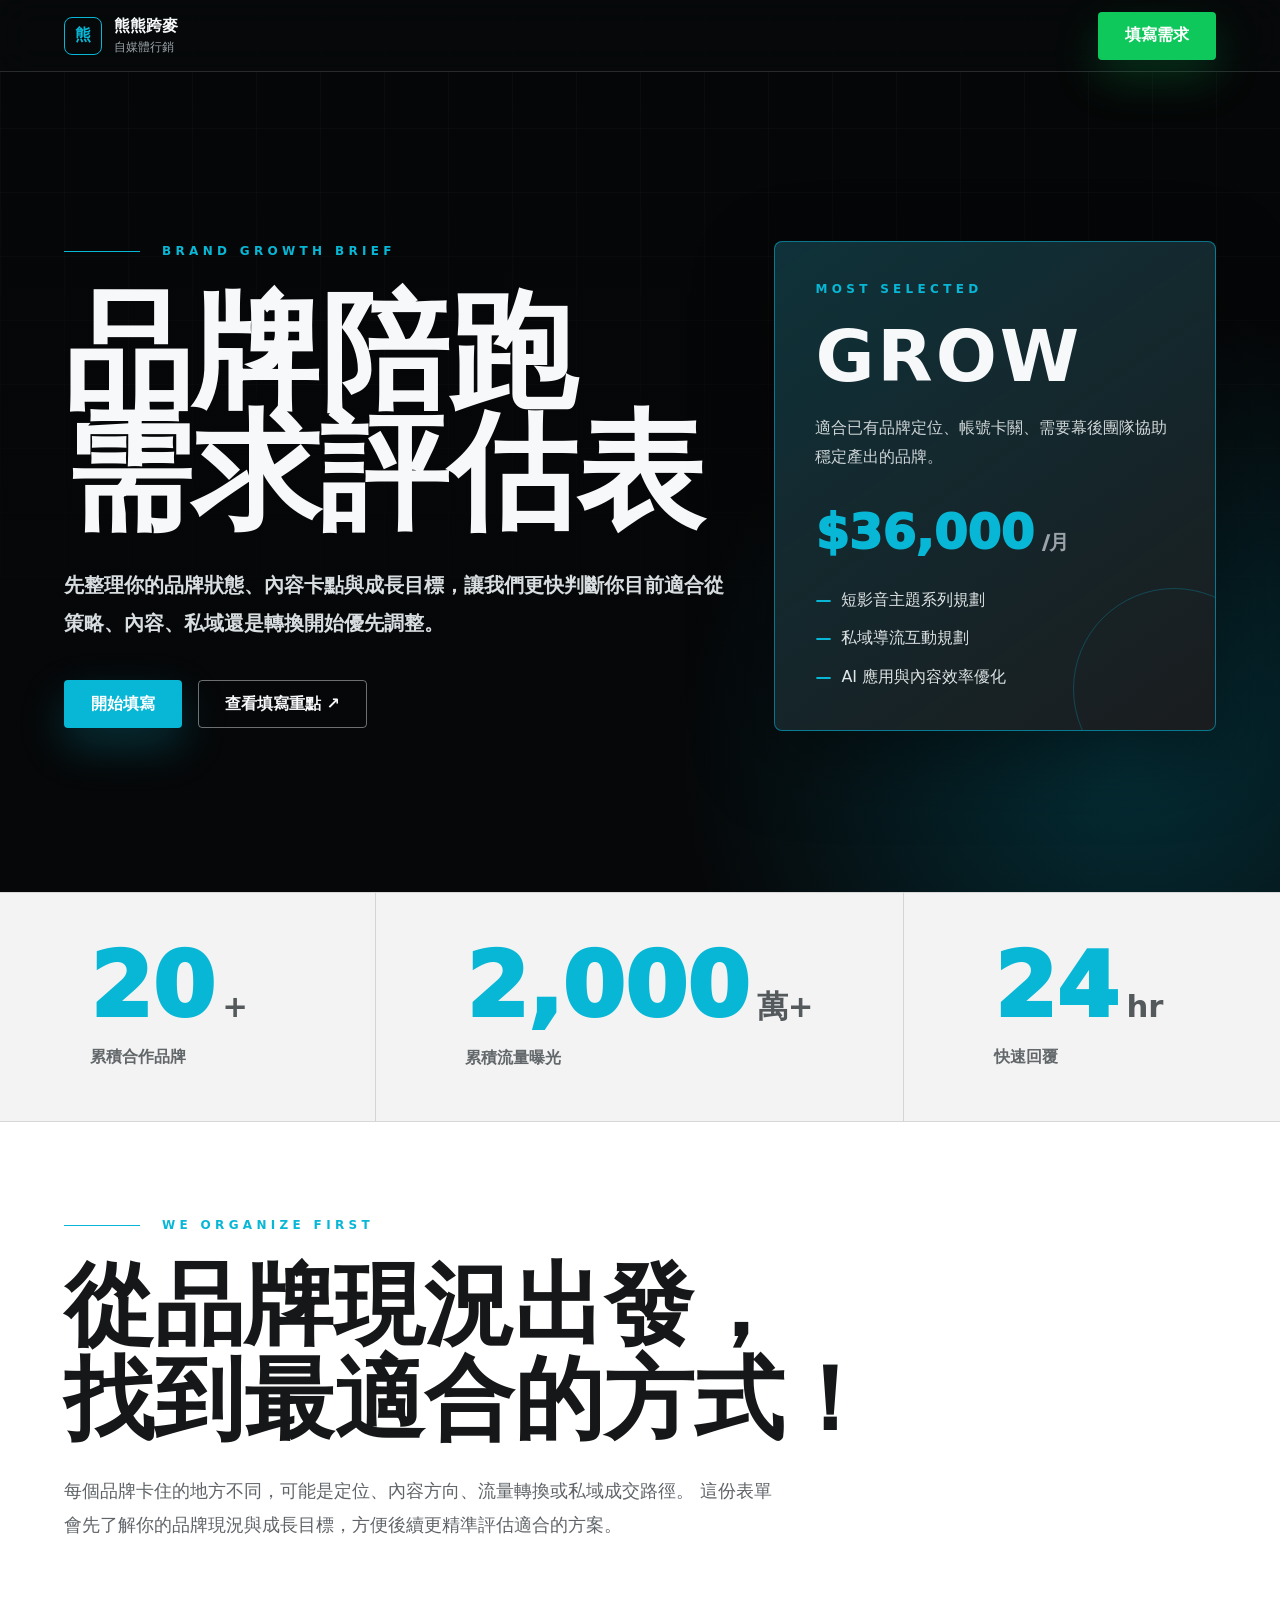
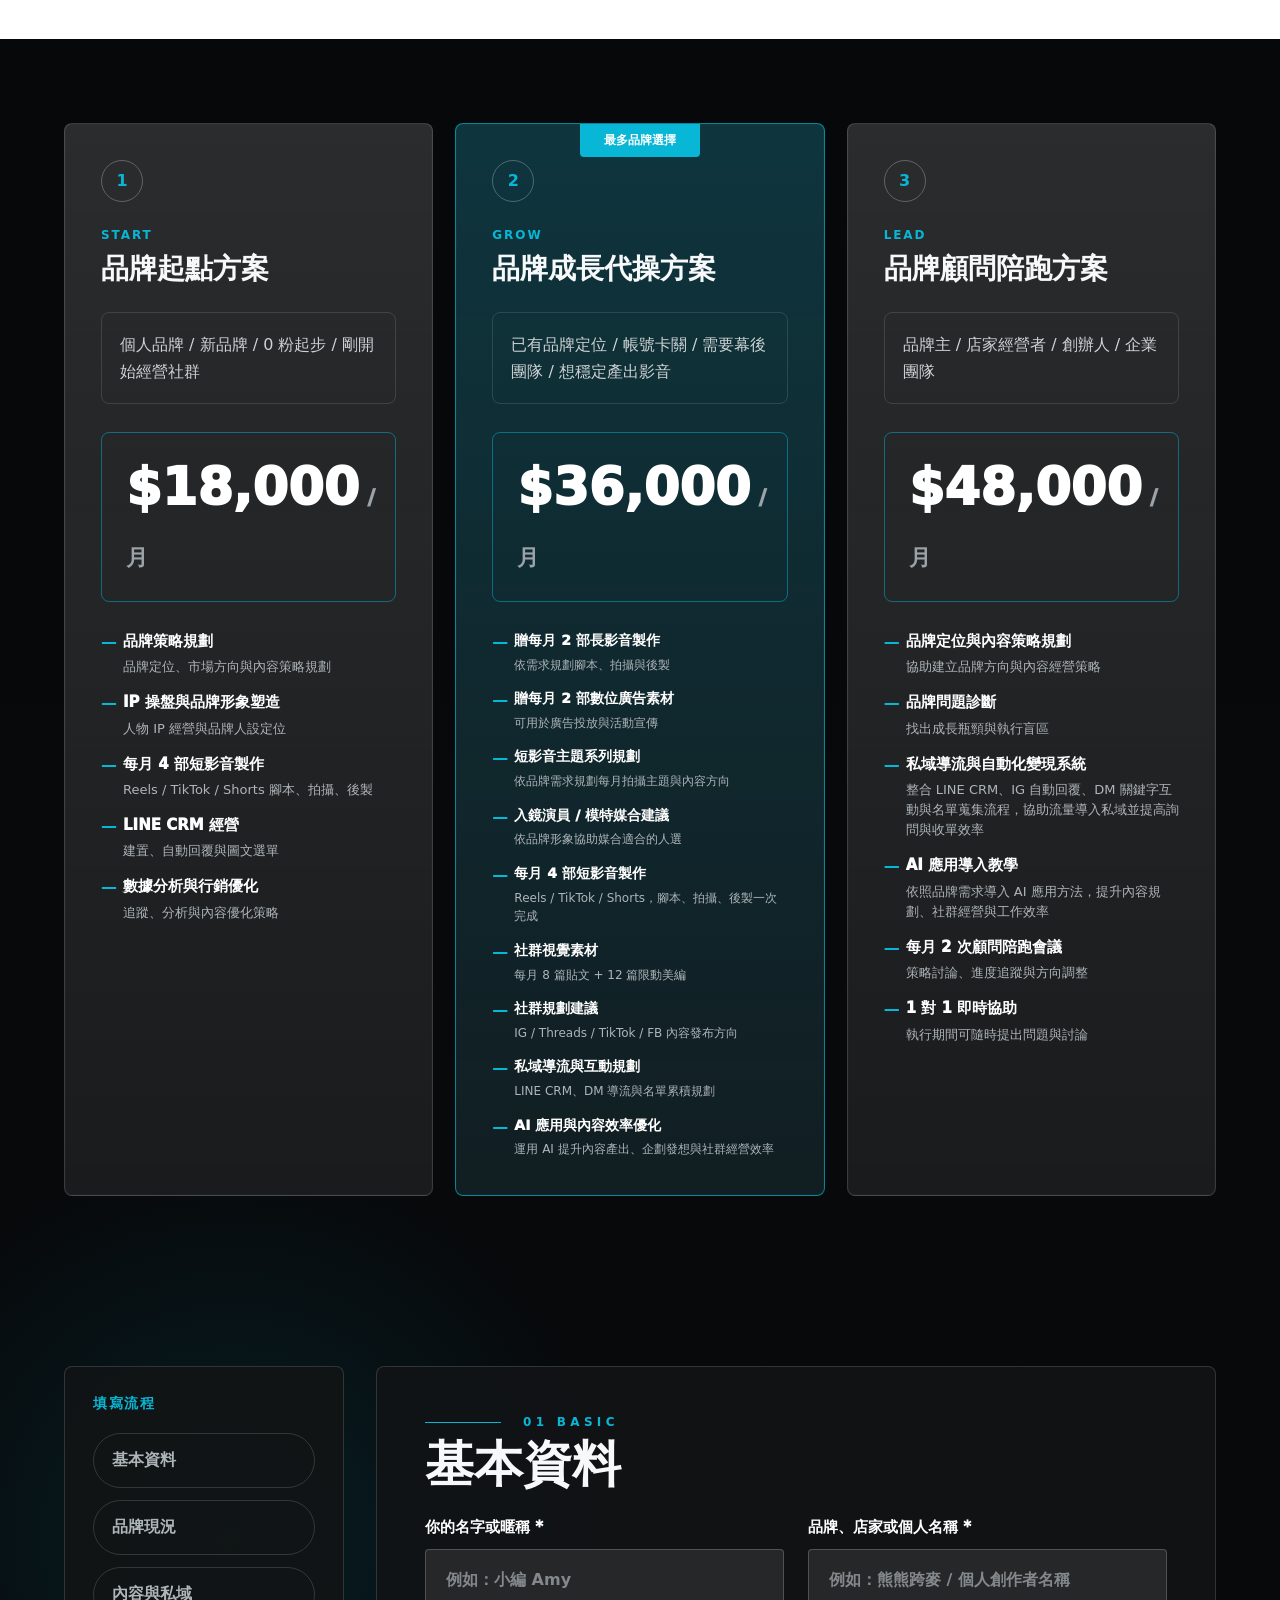
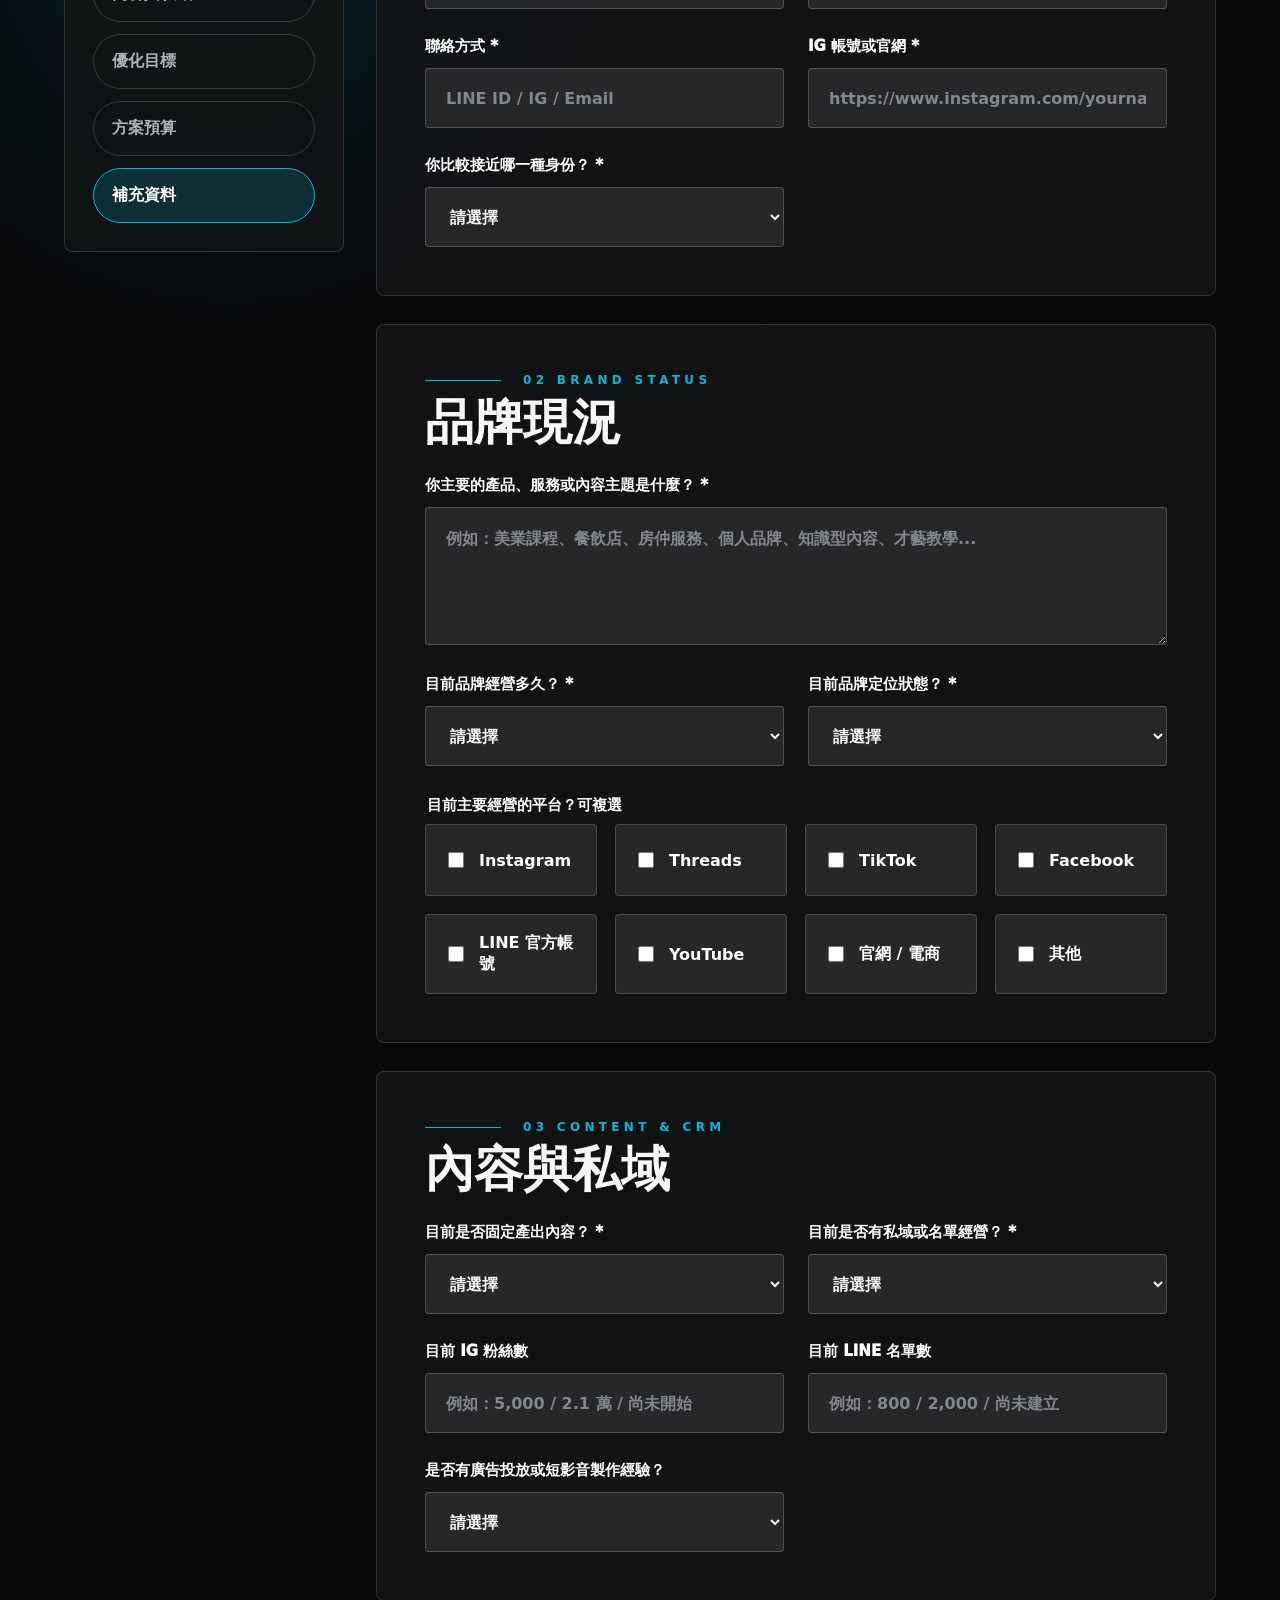
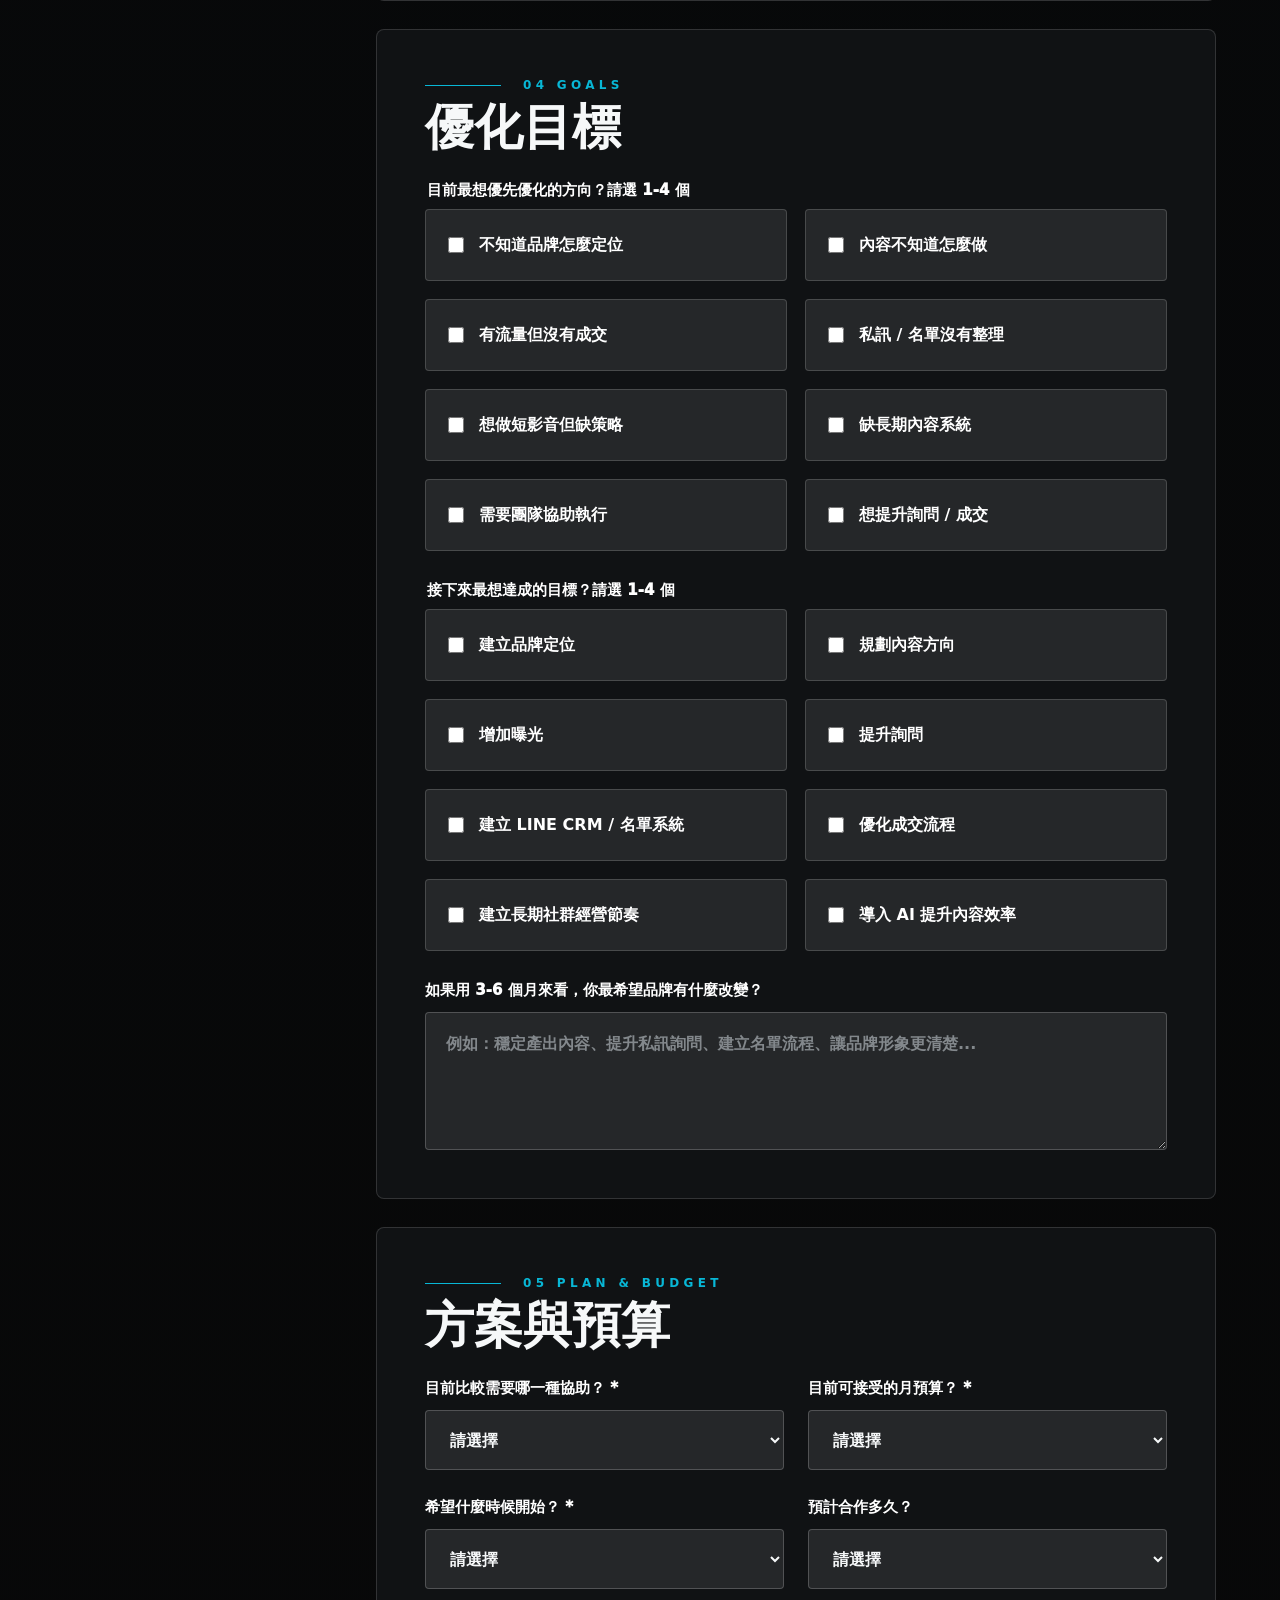
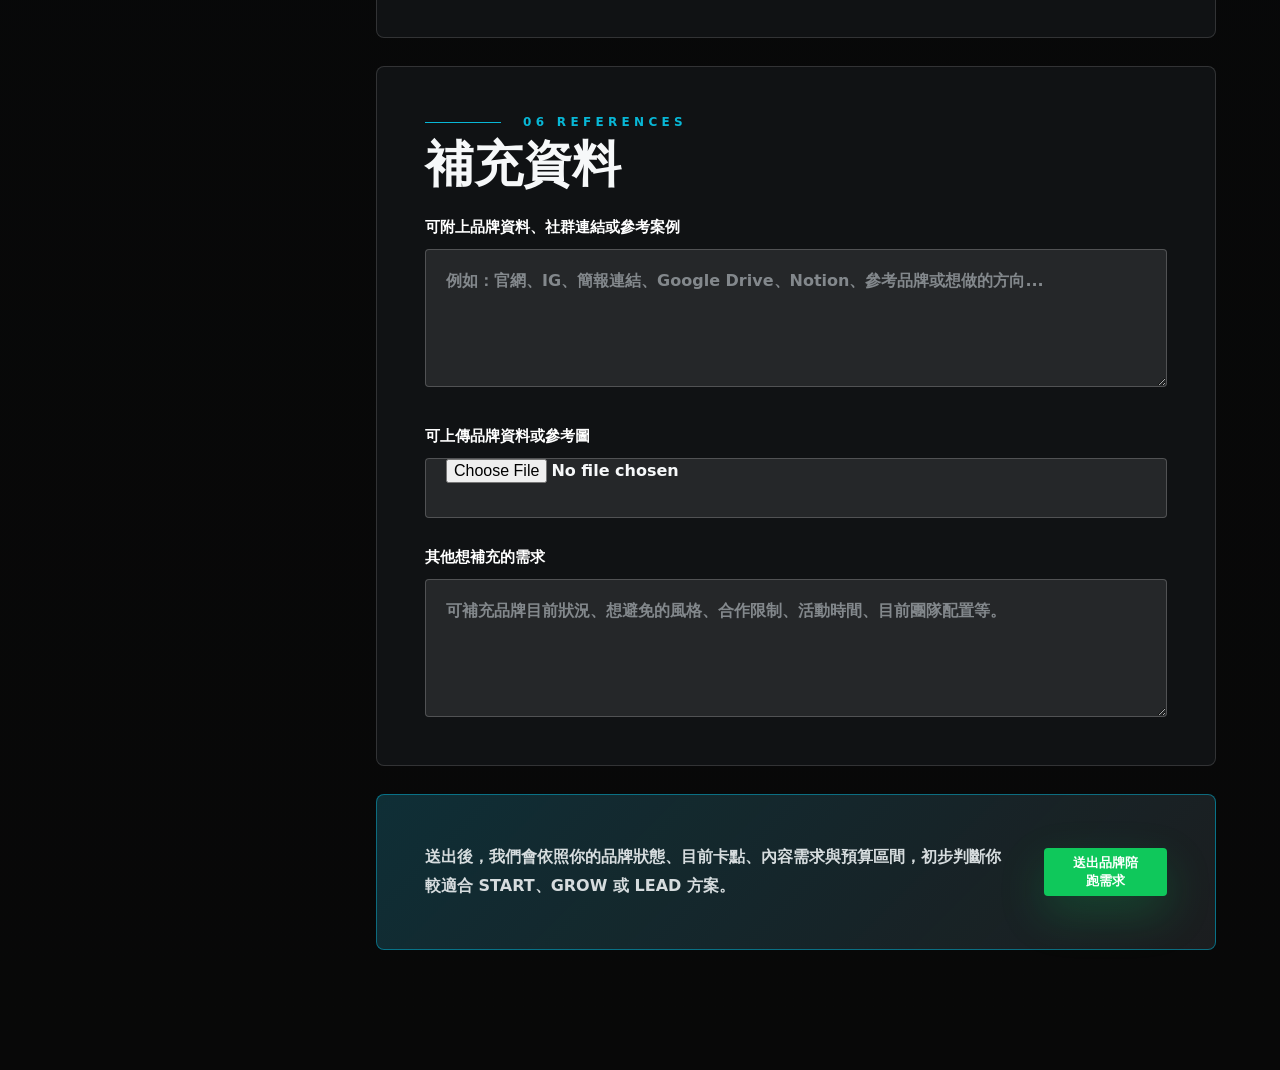
==== brand/index.html @ f503303e "Organize sites for Netlify Git deploy" ====
<!doctype html>
<html lang="zh-Hant">
  <head>
    <meta charset="utf-8" />
    <meta name="viewport" content="width=device-width, initial-scale=1" />
    <title>品牌陪跑需求評估表｜熊熊跨麥</title>
    <meta
      name="description"
      content="填寫品牌目前狀態、內容需求、私域經營與預算節奏，協助初步判斷適合 START、GROW 或 LEAD 品牌陪跑方案。"
    />
    <link rel="stylesheet" href="styles.css" />
  </head>
  <body>
    <header class="site-header">
      <a class="brand" href="https://kumabuy-official.com/" target="_blank" rel="noreferrer">
        <span class="brand-mark">熊</span>
        <span>
          <strong>熊熊跨麥</strong>
          <small>自媒體行銷</small>
        </span>
      </a>
      <a class="line-link" href="#brief-form">填寫需求</a>
    </header>

    <main>
      <section class="hero">
        <div class="hero-copy">
          <p class="eyebrow">BRAND GROWTH BRIEF</p>
          <h1>
            <span>品牌陪跑</span>
            <span>需求評估表</span>
          </h1>
          <p class="hero-text">
            先整理你的品牌狀態、內容卡點與成長目標，讓我們更快判斷你目前適合從策略、內容、私域還是轉換開始優先調整。
          </p>
          <div class="hero-actions">
            <a class="primary-button" href="#brief-form">開始填寫</a>
            <a class="ghost-button" href="#plans">查看填寫重點 ↗</a>
          </div>
        </div>
        <div class="hero-panel" aria-label="品牌陪跑方案摘要">
          <p class="panel-kicker">MOST SELECTED</p>
          <h2>GROW</h2>
          <p>適合已有品牌定位、帳號卡關、需要幕後團隊協助穩定產出的品牌。</p>
          <div class="panel-price">$36,000<span>/月</span></div>
          <ul>
            <li>短影音主題系列規劃</li>
            <li>私域導流互動規劃</li>
            <li>AI 應用與內容效率優化</li>
          </ul>
        </div>
      </section>

      <section class="stats-band" aria-label="實戰數據">
        <article>
          <div class="stat-value"><span class="stat-number" data-count="20">20</span><span class="stat-unit">+</span></div>
          <p>累積合作品牌</p>
        </article>
        <article>
          <div class="stat-value"><span class="stat-number" data-count="2000">2000</span><span class="stat-unit">萬+</span></div>
          <p>累積流量曝光</p>
        </article>
        <article>
          <div class="stat-value"><span class="stat-number" data-count="24">24</span><span class="stat-unit">hr</span></div>
          <p>快速回覆</p>
        </article>
      </section>

      <section class="section intro-section" id="intro">
        <p class="section-kicker">WE ORGANIZE FIRST</p>
        <h2>
          <span>從品牌現況出發，</span>
          <span>找到最適合的方式！</span>
        </h2>
        <p>
          每個品牌卡住的地方不同，可能是定位、內容方向、流量轉換或私域成交路徑。
          這份表單會先了解你的品牌現況與成長目標，方便後續更精準評估適合的方案。
        </p>
      </section>

      <section class="plans" id="plans" aria-label="方案方向">
        <article class="plan-card">
          <span class="plan-index">1</span>
          <p class="plan-label">START</p>
          <h3>品牌起點方案</h3>
          <p class="fit">個人品牌 / 新品牌 / 0 粉起步 / 剛開始經營社群</p>
          <div class="price">$18,000<span>/月</span></div>
          <ul>
            <li><strong>品牌策略規劃</strong><span>品牌定位、市場方向與內容策略規劃</span></li>
            <li><strong>IP 操盤與品牌形象塑造</strong><span>人物 IP 經營與品牌人設定位</span></li>
            <li><strong>每月 4 部短影音製作</strong><span>Reels / TikTok / Shorts 腳本、拍攝、後製</span></li>
            <li><strong>LINE CRM 經營</strong><span>建置、自動回覆與圖文選單</span></li>
            <li><strong>數據分析與行銷優化</strong><span>追蹤、分析與內容優化策略</span></li>
          </ul>
        </article>
        <article class="plan-card featured">
          <span class="badge">最多品牌選擇</span>
          <span class="plan-index">2</span>
          <p class="plan-label">GROW</p>
          <h3>品牌成長代操方案</h3>
          <p class="fit">已有品牌定位 / 帳號卡關 / 需要幕後團隊 / 想穩定產出影音</p>
          <div class="price">$36,000<span>/月</span></div>
          <ul>
            <li><strong>贈每月 2 部長影音製作</strong><span>依需求規劃腳本、拍攝與後製</span></li>
            <li><strong>贈每月 2 部數位廣告素材</strong><span>可用於廣告投放與活動宣傳</span></li>
            <li><strong>短影音主題系列規劃</strong><span>依品牌需求規劃每月拍攝主題與內容方向</span></li>
            <li><strong>入鏡演員 / 模特媒合建議</strong><span>依品牌形象協助媒合適合的人選</span></li>
            <li><strong>每月 4 部短影音製作</strong><span>Reels / TikTok / Shorts，腳本、拍攝、後製一次完成</span></li>
            <li><strong>社群視覺素材</strong><span>每月 8 篇貼文 + 12 篇限動美編</span></li>
            <li><strong>社群規劃建議</strong><span>IG / Threads / TikTok / FB 內容發布方向</span></li>
            <li><strong>私域導流與互動規劃</strong><span>LINE CRM、DM 導流與名單累積規劃</span></li>
            <li><strong>AI 應用與內容效率優化</strong><span>運用 AI 提升內容產出、企劃發想與社群經營效率</span></li>
          </ul>
        </article>
        <article class="plan-card">
          <span class="plan-index">3</span>
          <p class="plan-label">LEAD</p>
          <h3>品牌顧問陪跑方案</h3>
          <p class="fit">品牌主 / 店家經營者 / 創辦人 / 企業團隊</p>
          <div class="price">$48,000<span>/月</span></div>
          <ul>
            <li><strong>品牌定位與內容策略規劃</strong><span>協助建立品牌方向與內容經營策略</span></li>
            <li><strong>品牌問題診斷</strong><span>找出成長瓶頸與執行盲區</span></li>
            <li><strong>私域導流與自動化變現系統</strong><span>整合 LINE CRM、IG 自動回覆、DM 關鍵字互動與名單蒐集流程，協助流量導入私域並提高詢問與收單效率</span></li>
            <li><strong>AI 應用導入教學</strong><span>依照品牌需求導入 AI 應用方法，提升內容規劃、社群經營與工作效率</span></li>
            <li><strong>每月 2 次顧問陪跑會議</strong><span>策略討論、進度追蹤與方向調整</span></li>
            <li><strong>1 對 1 即時協助</strong><span>執行期間可隨時提出問題與討論</span></li>
          </ul>
        </article>
      </section>

      <section class="form-shell" id="brief-form">
        <aside class="progress-card" aria-label="填寫流程">
          <p>填寫流程</p>
          <a class="active" href="#basic">基本資料</a>
          <a href="#brand-status">品牌現況</a>
          <a href="#content-private">內容與私域</a>
          <a href="#goals">優化目標</a>
          <a href="#budget">方案預算</a>
          <a href="#references">補充資料</a>
        </aside>

        <form
          class="brief-form"
          name="brand-growth-brief"
          method="POST"
          enctype="multipart/form-data"
          action="/success.html"
          data-netlify="true"
          netlify-honeypot="bot-field"
        >
          <input type="hidden" name="form-name" value="brand-growth-brief" />
          <p class="hidden">
            <label>不要填寫這欄 <input name="bot-field" /></label>
          </p>

          <section class="form-card" id="basic">
            <p class="section-kicker">01 BASIC</p>
            <h2>基本資料</h2>
            <div class="field-grid two">
              <label>
                <span>你的名字或暱稱 *</span>
                <input name="name" type="text" required placeholder="例如：小編 Amy" />
              </label>
              <label>
                <span>品牌、店家或個人名稱 *</span>
                <input name="brand_name" type="text" required placeholder="例如：熊熊跨麥 / 個人創作者名稱" />
              </label>
              <label>
                <span>聯絡方式 *</span>
                <input name="contact" type="text" required placeholder="LINE ID / IG / Email" />
              </label>
              <label>
                <span>IG 帳號或官網 *</span>
                <input name="main_link" type="text" required placeholder="https://www.instagram.com/yourname" />
              </label>
              <label>
                <span>你比較接近哪一種身份？ *</span>
                <select name="identity" required>
                  <option value="">請選擇</option>
                  <option>個人品牌</option>
                  <option>新品牌 / 剛開始經營</option>
                  <option>已有品牌但想成長</option>
                  <option>店家經營者</option>
                  <option>創辦人 / 企業團隊</option>
                  <option>其他</option>
                </select>
              </label>
            </div>
          </section>

          <section class="form-card" id="brand-status">
            <p class="section-kicker">02 BRAND STATUS</p>
            <h2>品牌現況</h2>
            <label>
              <span>你主要的產品、服務或內容主題是什麼？ *</span>
              <textarea
                name="offer"
                required
                placeholder="例如：美業課程、餐飲店、房仲服務、個人品牌、知識型內容、才藝教學..."
              ></textarea>
            </label>
            <div class="field-grid two">
              <label>
                <span>目前品牌經營多久？ *</span>
                <select name="brand_age" required>
                  <option value="">請選擇</option>
                  <option>尚未開始</option>
                  <option>3 個月內</option>
                  <option>3-12 個月</option>
                  <option>1-3 年</option>
                  <option>3 年以上</option>
                </select>
              </label>
              <label>
                <span>目前品牌定位狀態？ *</span>
                <select name="positioning_status" required>
                  <option value="">請選擇</option>
                  <option>還不清楚，需要重新整理</option>
                  <option>有大概方向，但不夠明確</option>
                  <option>已經明確，但內容做不出差異</option>
                  <option>想重新調整品牌方向</option>
                </select>
              </label>
            </div>
            <fieldset data-max-check="5">
              <legend>目前主要經營的平台？可複選</legend>
              <div class="choice-grid">
                <label><input type="checkbox" name="platforms" value="Instagram" />Instagram</label>
                <label><input type="checkbox" name="platforms" value="Threads" />Threads</label>
                <label><input type="checkbox" name="platforms" value="TikTok" />TikTok</label>
                <label><input type="checkbox" name="platforms" value="Facebook" />Facebook</label>
                <label><input type="checkbox" name="platforms" value="LINE 官方帳號" />LINE 官方帳號</label>
                <label><input type="checkbox" name="platforms" value="YouTube" />YouTube</label>
                <label><input type="checkbox" name="platforms" value="官網/電商" />官網 / 電商</label>
                <label><input type="checkbox" name="platforms" value="其他" />其他</label>
              </div>
            </fieldset>
          </section>

          <section class="form-card" id="content-private">
            <p class="section-kicker">03 CONTENT & CRM</p>
            <h2>內容與私域</h2>
            <div class="field-grid two">
              <label>
                <span>目前是否固定產出內容？ *</span>
                <select name="content_rhythm" required>
                  <option value="">請選擇</option>
                  <option>尚未開始</option>
                  <option>偶爾發布</option>
                  <option>穩定發布，但成效不穩</option>
                  <option>有團隊執行，但缺策略整合</option>
                </select>
              </label>
              <label>
                <span>目前是否有私域或名單經營？ *</span>
                <select name="crm_status" required>
                  <option value="">請選擇</option>
                  <option>尚未建立</option>
                  <option>有 LINE 官方帳號但少互動</option>
                  <option>有名單，但缺整理與轉換流程</option>
                  <option>已有私域流程，想優化效率</option>
                </select>
              </label>
              <label>
                <span>目前 IG 粉絲數</span>
                <input name="ig_followers" type="text" placeholder="例如：5,000 / 2.1 萬 / 尚未開始" />
              </label>
              <label>
                <span>目前 LINE 名單數</span>
                <input name="line_list_size" type="text" placeholder="例如：800 / 2,000 / 尚未建立" />
              </label>
              <label>
                <span>是否有廣告投放或短影音製作經驗？</span>
                <select name="experience">
                  <option value="">請選擇</option>
                  <option>沒有經驗</option>
                  <option>有做過短影音</option>
                  <option>有投放廣告</option>
                  <option>兩者都有，但想優化成效</option>
                </select>
              </label>
            </div>
          </section>

          <section class="form-card" id="goals">
            <p class="section-kicker">04 GOALS</p>
            <h2>優化目標</h2>
            <fieldset data-max-check="4">
              <legend>目前最想優先優化的方向？請選 1-4 個</legend>
              <div class="choice-grid two">
                <label><input type="checkbox" name="pain_points" value="不知道品牌怎麼定位" />不知道品牌怎麼定位</label>
                <label><input type="checkbox" name="pain_points" value="內容不知道怎麼做" />內容不知道怎麼做</label>
                <label><input type="checkbox" name="pain_points" value="有流量但沒有成交" />有流量但沒有成交</label>
                <label><input type="checkbox" name="pain_points" value="私訊/名單沒有整理" />私訊 / 名單沒有整理</label>
                <label><input type="checkbox" name="pain_points" value="短影音缺策略" />想做短影音但缺策略</label>
                <label><input type="checkbox" name="pain_points" value="缺長期內容系統" />缺長期內容系統</label>
                <label><input type="checkbox" name="pain_points" value="需要團隊協助執行" />需要團隊協助執行</label>
                <label><input type="checkbox" name="pain_points" value="想提升詢問/成交" />想提升詢問 / 成交</label>
              </div>
            </fieldset>
            <fieldset data-max-check="4">
              <legend>接下來最想達成的目標？請選 1-4 個</legend>
              <div class="choice-grid two">
                <label><input type="checkbox" name="goals" value="建立品牌定位" />建立品牌定位</label>
                <label><input type="checkbox" name="goals" value="規劃內容方向" />規劃內容方向</label>
                <label><input type="checkbox" name="goals" value="增加曝光" />增加曝光</label>
                <label><input type="checkbox" name="goals" value="提升詢問" />提升詢問</label>
                <label><input type="checkbox" name="goals" value="建立LINE CRM/名單系統" />建立 LINE CRM / 名單系統</label>
                <label><input type="checkbox" name="goals" value="優化成交流程" />優化成交流程</label>
                <label><input type="checkbox" name="goals" value="建立社群經營節奏" />建立長期社群經營節奏</label>
                <label><input type="checkbox" name="goals" value="導入AI提升內容效率" />導入 AI 提升內容效率</label>
              </div>
            </fieldset>
            <label>
              <span>如果用 3-6 個月來看，你最希望品牌有什麼改變？</span>
              <textarea name="six_month_goal" placeholder="例如：穩定產出內容、提升私訊詢問、建立名單流程、讓品牌形象更清楚..."></textarea>
            </label>
          </section>

          <section class="form-card" id="budget">
            <p class="section-kicker">05 PLAN & BUDGET</p>
            <h2>方案與預算</h2>
            <div class="field-grid two">
              <label>
                <span>目前比較需要哪一種協助？ *</span>
                <select name="needed_support" required>
                  <option value="">請選擇</option>
                  <option>從 0 整理品牌方向</option>
                  <option>已有品牌，需要成長與內容規劃</option>
                  <option>已有團隊或流量，需要提升轉換效率</option>
                  <option>還不確定，想先討論</option>
                </select>
              </label>
              <label>
                <span>目前可接受的月預算？ *</span>
                <select name="budget_range" required>
                  <option value="">請選擇</option>
                  <option>NT$18,000～25,000</option>
                  <option>NT$36,000～65,000</option>
                  <option>NT$48,000 以上</option>
                  <option>想先了解方案</option>
                </select>
              </label>
              <label>
                <span>希望什麼時候開始？ *</span>
                <select name="start_time" required>
                  <option value="">請選擇</option>
                  <option>越快越好</option>
                  <option>1 個月內</option>
                  <option>1-3 個月內</option>
                  <option>還在評估</option>
                </select>
              </label>
              <label>
                <span>預計合作多久？</span>
                <select name="cooperation_period">
                  <option value="">請選擇</option>
                  <option>一季／3 個月</option>
                  <option>半年／6 個月</option>
                  <option>想年簽優惠</option>
                  <option>想先了解方案</option>
                </select>
              </label>
            </div>
          </section>

          <section class="form-card" id="references">
            <p class="section-kicker">06 REFERENCES</p>
            <h2>補充資料</h2>
            <label>
              <span>可附上品牌資料、社群連結或參考案例</span>
              <textarea name="reference_links" placeholder="例如：官網、IG、簡報連結、Google Drive、Notion、參考品牌或想做的方向..."></textarea>
            </label>
            <label>
              <span>可上傳品牌資料或參考圖</span>
              <input name="brand_file" type="file" />
            </label>
            <label>
              <span>其他想補充的需求</span>
              <textarea name="notes" placeholder="可補充品牌目前狀況、想避免的風格、合作限制、活動時間、目前團隊配置等。"></textarea>
            </label>
          </section>

          <div class="submit-card">
            <p>
              送出後，我們會依照你的品牌狀態、目前卡點、內容需求與預算區間，初步判斷你較適合 START、GROW 或 LEAD 方案。
            </p>
            <button type="submit">送出品牌陪跑需求</button>
          </div>
        </form>
      </section>
    </main>

    <script src="script.js"></script>
  </body>
</html>
---- brand/styles.css ----
:root {
  --bg: #07090b;
  --panel: #121416;
  --panel-soft: #1c2023;
  --line: rgba(255, 255, 255, 0.14);
  --line-strong: rgba(0, 184, 219, 0.56);
  --text: #f6f8f9;
  --muted: #9ba3a8;
  --cyan: #08b7d6;
  --cyan-deep: #008aa5;
  --green: #0fc85b;
  --field: #252729;
  --radius: 8px;
  --font: "Noto Sans TC", "Microsoft JhengHei", "PingFang TC", system-ui, sans-serif;
}

* {
  box-sizing: border-box;
}

html {
  scroll-behavior: smooth;
}

body {
  margin: 0;
  background:
    radial-gradient(circle at 88% 10%, rgba(0, 184, 219, 0.22), transparent 28rem),
    radial-gradient(circle at 18% 42%, rgba(0, 184, 219, 0.12), transparent 24rem),
    linear-gradient(180deg, #050607, var(--bg) 38%, #080808);
  color: var(--text);
  font-family: var(--font);
  letter-spacing: 0;
}

body::before {
  content: "";
  position: fixed;
  inset: 0;
  z-index: -1;
  background-image:
    linear-gradient(rgba(255, 255, 255, 0.035) 1px, transparent 1px),
    linear-gradient(90deg, rgba(255, 255, 255, 0.035) 1px, transparent 1px);
  background-size: 64px 64px;
  mask-image: linear-gradient(180deg, rgba(0, 0, 0, 0.85), transparent 80%);
}

a {
  color: inherit;
  text-decoration: none;
}

.hidden {
  display: none;
}

.site-header {
  position: sticky;
  top: 0;
  z-index: 20;
  display: flex;
  align-items: center;
  justify-content: space-between;
  min-height: 72px;
  padding: 0 5vw;
  background: rgba(7, 9, 11, 0.8);
  border-bottom: 1px solid var(--line);
  backdrop-filter: blur(18px);
}

.brand {
  display: inline-flex;
  align-items: center;
  gap: 12px;
}

.brand-mark {
  display: grid;
  width: 38px;
  height: 38px;
  place-items: center;
  border: 1px solid var(--cyan);
  border-radius: 8px;
  color: var(--cyan);
  font-weight: 900;
}

.brand strong,
.brand small {
  display: block;
}

.brand small {
  margin-top: 2px;
  color: var(--muted);
  font-size: 12px;
}

.line-link,
.primary-button,
.ghost-button,
button {
  display: inline-flex;
  align-items: center;
  justify-content: center;
  min-height: 48px;
  padding: 0 26px;
  border: 1px solid transparent;
  border-radius: 4px;
  font-weight: 900;
  cursor: pointer;
}

.line-link,
.primary-button,
button {
  background: var(--green);
  color: white;
  box-shadow: 0 18px 45px rgba(15, 200, 91, 0.22);
}

.primary-button {
  background: var(--cyan);
  box-shadow: 0 18px 45px rgba(8, 183, 214, 0.24);
}

.ghost-button {
  border-color: rgba(255, 255, 255, 0.42);
  color: var(--text);
  background: transparent;
}

.hero {
  display: grid;
  grid-template-columns: minmax(0, 1.08fr) minmax(360px, 0.72fr);
  gap: 48px;
  align-items: center;
  min-height: min(820px, calc(100vh - 72px));
  padding: 80px 5vw 72px;
}

.eyebrow,
.section-kicker,
.panel-kicker,
.plan-label {
  color: var(--cyan);
  font-size: 12px;
  font-weight: 900;
  letter-spacing: 0.36em;
  text-transform: uppercase;
}

.eyebrow::before,
.section-kicker::before {
  content: "";
  display: inline-block;
  width: 76px;
  height: 1px;
  margin-right: 22px;
  vertical-align: middle;
  background: var(--cyan);
}

h1,
h2,
h3,
p {
  margin: 0;
}

.hero h1 {
  margin-top: 34px;
  font-size: clamp(64px, 10vw, 142px);
  line-height: 0.94;
  font-weight: 950;
  letter-spacing: 0;
}

.hero h1 span {
  display: block;
}

.hero-text {
  max-width: 680px;
  margin-top: 34px;
  color: #d8dddf;
  font-size: 20px;
  line-height: 1.9;
  font-weight: 700;
}

.hero-actions {
  display: flex;
  flex-wrap: wrap;
  gap: 16px;
  margin-top: 38px;
}

.hero-panel {
  position: relative;
  overflow: hidden;
  padding: 40px;
  border: 1px solid var(--line-strong);
  border-radius: var(--radius);
  background:
    linear-gradient(145deg, rgba(0, 184, 219, 0.18), rgba(255, 255, 255, 0.035)),
    var(--panel);
  box-shadow: 0 26px 80px rgba(0, 0, 0, 0.4);
}

.hero-panel::after {
  content: "";
  position: absolute;
  right: -60px;
  bottom: -60px;
  width: 200px;
  height: 200px;
  border: 1px solid rgba(0, 184, 219, 0.26);
  border-radius: 50%;
}

.hero-panel h2 {
  margin-top: 18px;
  font-size: 72px;
  letter-spacing: 0.04em;
}

.hero-panel p:not(.panel-kicker) {
  margin-top: 16px;
  color: #cfd5d7;
  line-height: 1.8;
}

.panel-price {
  margin-top: 32px;
  color: var(--cyan);
  font-size: 48px;
  font-weight: 950;
}

.panel-price span,
.price span {
  margin-left: 8px;
  color: var(--muted);
  font-size: 0.42em;
}

.hero-panel ul,
.plan-card ul {
  display: grid;
  gap: 14px;
  margin: 28px 0 0;
  padding: 0;
  list-style: none;
}

.hero-panel li,
.plan-card li {
  color: #dfe4e6;
  line-height: 1.55;
}

.hero-panel li::before,
.plan-card li::before {
  content: "—";
  margin-right: 10px;
  color: var(--cyan);
  font-weight: 900;
}

.plan-card li {
  position: relative;
  padding-left: 22px;
}

.plan-card li::before {
  position: absolute;
  left: 0;
  top: 0;
  margin-right: 0;
}

.plan-card li strong,
.plan-card li span {
  display: block;
}

.plan-card li strong {
  color: #fff;
  font-size: 15px;
  font-weight: 950;
}

.plan-card li span {
  margin-top: 4px;
  color: #aeb5b9;
  font-size: 13px;
  line-height: 1.55;
}

.plan-card.featured li strong {
  font-size: 14px;
}

.plan-card.featured li span {
  font-size: 12px;
}

.stats-band {
  display: grid;
  grid-template-columns: repeat(3, 1fr);
  background: #f3f3f3;
  color: #111;
  border-block: 1px solid #d7d7d7;
}

.stats-band article {
  min-height: 220px;
  padding: 52px 7vw;
  border-right: 1px solid #d4d4d4;
}

.stats-band article:last-child {
  border-right: 0;
}

.stat-value {
  display: flex;
  align-items: baseline;
  gap: 8px;
  white-space: nowrap;
}

.stat-number {
  color: var(--cyan);
  font-size: clamp(72px, 7vw, 118px);
  line-height: 0.92;
  font-weight: 950;
}

.stat-unit {
  color: #54595c;
  font-size: clamp(24px, 2.4vw, 42px);
  font-weight: 900;
}

.stats-band p {
  margin-top: 20px;
  color: #62676a;
  font-weight: 900;
}

.section {
  padding: 96px 5vw;
  background: #fff;
  color: #151719;
}

.intro-section h2 {
  max-width: 900px;
  margin-top: 26px;
  font-size: clamp(48px, 7vw, 92px);
  line-height: 1.05;
  font-weight: 950;
}

.intro-section h2 span {
  display: block;
}

.intro-section p:not(.section-kicker) {
  max-width: 720px;
  margin-top: 28px;
  color: #606468;
  font-size: 18px;
  line-height: 1.9;
}

.plans {
  display: grid;
  grid-template-columns: repeat(3, minmax(0, 1fr));
  gap: 22px;
  padding: 84px 5vw;
}

.plan-card {
  position: relative;
  min-height: 760px;
  padding: 36px;
  border: 1px solid var(--line);
  border-radius: var(--radius);
  background:
    linear-gradient(180deg, rgba(255, 255, 255, 0.1), rgba(255, 255, 255, 0.03)),
    var(--panel);
  box-shadow: inset 0 0 0 1px rgba(255, 255, 255, 0.02);
}

.plan-card.featured {
  border-color: rgba(0, 184, 219, 0.65);
  background:
    linear-gradient(180deg, rgba(0, 184, 219, 0.2), rgba(0, 184, 219, 0.06)),
    var(--panel);
}

.badge {
  position: absolute;
  top: 0;
  left: 50%;
  padding: 8px 24px;
  border-radius: 0 0 4px 4px;
  transform: translateX(-50%);
  background: var(--cyan);
  color: white;
  font-size: 12px;
  font-weight: 900;
}

.plan-index {
  display: grid;
  width: 42px;
  height: 42px;
  place-items: center;
  border: 1px solid rgba(255, 255, 255, 0.26);
  border-radius: 50%;
  color: var(--cyan);
  font-weight: 900;
}

.plan-label {
  margin-top: 26px;
  letter-spacing: 0.16em;
}

.plan-card h3 {
  margin-top: 8px;
  font-size: 28px;
}

.fit {
  min-height: 70px;
  margin-top: 24px;
  padding: 18px;
  border: 1px solid rgba(255, 255, 255, 0.12);
  border-radius: var(--radius);
  color: #cdd2d4;
  line-height: 1.7;
}

.price {
  margin-top: 28px;
  padding: 24px;
  border: 1px solid rgba(0, 184, 219, 0.48);
  border-radius: var(--radius);
  color: white;
  font-size: clamp(42px, 4vw, 56px);
  font-weight: 950;
}

.form-shell {
  display: grid;
  grid-template-columns: 280px minmax(0, 1fr);
  gap: 32px;
  align-items: start;
  padding: 86px 5vw 120px;
}

.progress-card {
  position: sticky;
  top: 96px;
  display: grid;
  gap: 12px;
  padding: 28px;
  border: 1px solid var(--line);
  border-radius: var(--radius);
  background: rgba(18, 20, 22, 0.9);
}

.progress-card p {
  margin-bottom: 8px;
  color: var(--cyan);
  font-size: 14px;
  font-weight: 950;
  letter-spacing: 0.12em;
}

.progress-card a {
  padding: 16px 18px;
  border: 1px solid rgba(255, 255, 255, 0.15);
  border-radius: 999px;
  color: #aeb5b9;
  font-weight: 900;
}

.progress-card a.active,
.progress-card a:hover {
  border-color: var(--cyan);
  color: white;
  background: rgba(0, 184, 219, 0.16);
}

.brief-form {
  display: grid;
  gap: 28px;
}

.form-card,
.submit-card {
  padding: clamp(26px, 4vw, 48px);
  border: 1px solid var(--line);
  border-radius: var(--radius);
  background: rgba(18, 20, 22, 0.92);
}

.form-card h2 {
  margin-top: 10px;
  margin-bottom: 28px;
  font-size: clamp(28px, 3.8vw, 52px);
  line-height: 1.05;
}

.field-grid {
  display: grid;
  gap: 24px;
}

.field-grid.two {
  grid-template-columns: repeat(2, minmax(0, 1fr));
}

label,
fieldset {
  display: block;
  min-width: 0;
}

label span,
legend {
  display: block;
  margin-bottom: 12px;
  color: white;
  font-size: 15px;
  font-weight: 950;
}

legend {
  float: left;
  width: 100%;
}

legend + * {
  clear: both;
}

input,
select,
textarea {
  width: 100%;
  min-height: 60px;
  padding: 0 20px;
  border: 1px solid rgba(255, 255, 255, 0.2);
  border-radius: 4px;
  background: var(--field);
  color: var(--text);
  font: 800 16px var(--font);
  letter-spacing: 0;
}

textarea {
  min-height: 138px;
  padding-block: 18px;
  line-height: 1.65;
  resize: vertical;
}

input::placeholder,
textarea::placeholder {
  color: #83888c;
}

select {
  appearance: auto;
}

fieldset {
  margin: 28px 0 0;
  padding: 0;
  border: 0;
}

.choice-grid {
  display: grid;
  grid-template-columns: repeat(4, minmax(0, 1fr));
  gap: 16px;
}

.choice-grid.two {
  grid-template-columns: repeat(2, minmax(0, 1fr));
}

.choice-grid label {
  display: flex;
  align-items: center;
  min-height: 72px;
  gap: 12px;
  padding: 18px;
  border: 1px solid rgba(255, 255, 255, 0.16);
  border-radius: 4px;
  background: var(--field);
  color: white;
  font-weight: 900;
}

.choice-grid input {
  flex: 0 0 auto;
  width: 16px;
  min-height: auto;
  height: 16px;
  padding: 0;
  accent-color: var(--cyan);
}

.submit-card {
  display: flex;
  align-items: center;
  justify-content: space-between;
  gap: 28px;
  border-color: rgba(0, 184, 219, 0.5);
  background:
    linear-gradient(135deg, rgba(0, 184, 219, 0.16), rgba(255, 255, 255, 0.04)),
    var(--panel);
}

.submit-card p {
  max-width: 680px;
  color: #d6dcde;
  line-height: 1.8;
  font-weight: 800;
}

button:disabled {
  cursor: wait;
  opacity: 0.65;
}

.success-page {
  display: grid;
  min-height: 100vh;
  place-items: center;
  padding: 24px;
}

.success-card {
  width: min(680px, 100%);
  padding: 48px;
  border: 1px solid var(--line-strong);
  border-radius: var(--radius);
  background: var(--panel);
}

.success-card h1 {
  margin-top: 18px;
  font-size: clamp(38px, 6vw, 68px);
  line-height: 1.05;
}

.success-card p:not(.section-kicker) {
  margin: 22px 0 30px;
  color: #d2d8da;
  line-height: 1.8;
}

@media (max-width: 1100px) {
  .hero,
  .form-shell,
  .plans {
    grid-template-columns: 1fr;
  }

  .progress-card {
    position: static;
  }

  .plans {
    gap: 18px;
  }

  .plan-card {
    min-height: auto;
  }
}

@media (max-width: 760px) {
  .site-header {
    padding: 0 18px;
  }

  .line-link {
    display: none;
  }

  .hero {
    padding: 54px 18px;
  }

  .hero h1 {
    font-size: clamp(54px, 18vw, 82px);
  }

  .hero-text {
    font-size: 17px;
  }

  .hero-panel {
    padding: 26px;
  }

  .stats-band {
    grid-template-columns: 1fr;
  }

  .stats-band article {
    min-height: 160px;
    padding: 40px 24px;
    border-right: 0;
    border-bottom: 1px solid #d4d4d4;
  }

  .section,
  .plans,
  .form-shell {
    padding-inline: 18px;
  }

  .intro-section h2 {
    font-size: 46px;
  }

  .field-grid.two,
  .choice-grid,
  .choice-grid.two {
    grid-template-columns: 1fr;
  }

  .form-card,
  .submit-card {
    padding: 24px;
  }

  .submit-card {
    align-items: stretch;
    flex-direction: column;
  }

  button,
  .primary-button,
  .ghost-button {
    width: 100%;
  }
}

/* Final form alignment pass */
.brief-form {
  width: 100%;
}

.form-card {
  box-sizing: border-box;
}

.field-grid,
.field-grid.two {
  display: grid;
  gap: 28px 24px;
  align-items: start;
}

.field-grid.two {
  grid-template-columns: repeat(2, minmax(0, 1fr));
}

.field-grid label,
.form-card > label,
.form-card fieldset {
  min-width: 0;
}

.field-grid label,
.form-card > label {
  display: flex;
  flex-direction: column;
  gap: 12px;
}

.field-grid label > span,
.form-card > label > span,
.form-card legend {
  margin-bottom: 0;
}

.field-grid input,
.field-grid select,
.form-card > label input,
.form-card > label select {
  height: 60px;
  min-height: 60px;
  box-sizing: border-box;
}

.form-card textarea {
  min-height: 138px;
  box-sizing: border-box;
}

.form-card > label + .field-grid,
.form-card > label + label,
.form-card > .field-grid + label,
.form-card > .field-grid + fieldset,
.form-card > fieldset + fieldset,
.form-card > fieldset + label {
  margin-top: 30px;
}

#references label:first-of-type {
  margin-bottom: 34px;
}

#references label:first-of-type textarea {
  margin-bottom: 6px;
}

.choice-grid,
.choice-grid.two {
  display: grid;
  gap: 18px;
  width: 100%;
}

fieldset > legend + .choice-grid {
  margin-top: 28px;
}

.choice-grid {
  grid-template-columns: repeat(4, minmax(0, 1fr));
}

.choice-grid.two {
  grid-template-columns: repeat(2, minmax(0, 1fr));
}

.choice-grid label {
  min-height: 72px;
  box-sizing: border-box;
  margin: 0;
}

@media (max-width: 900px) {
  .field-grid.two,
  .choice-grid,
  .choice-grid.two {
    grid-template-columns: 1fr;
  }
}
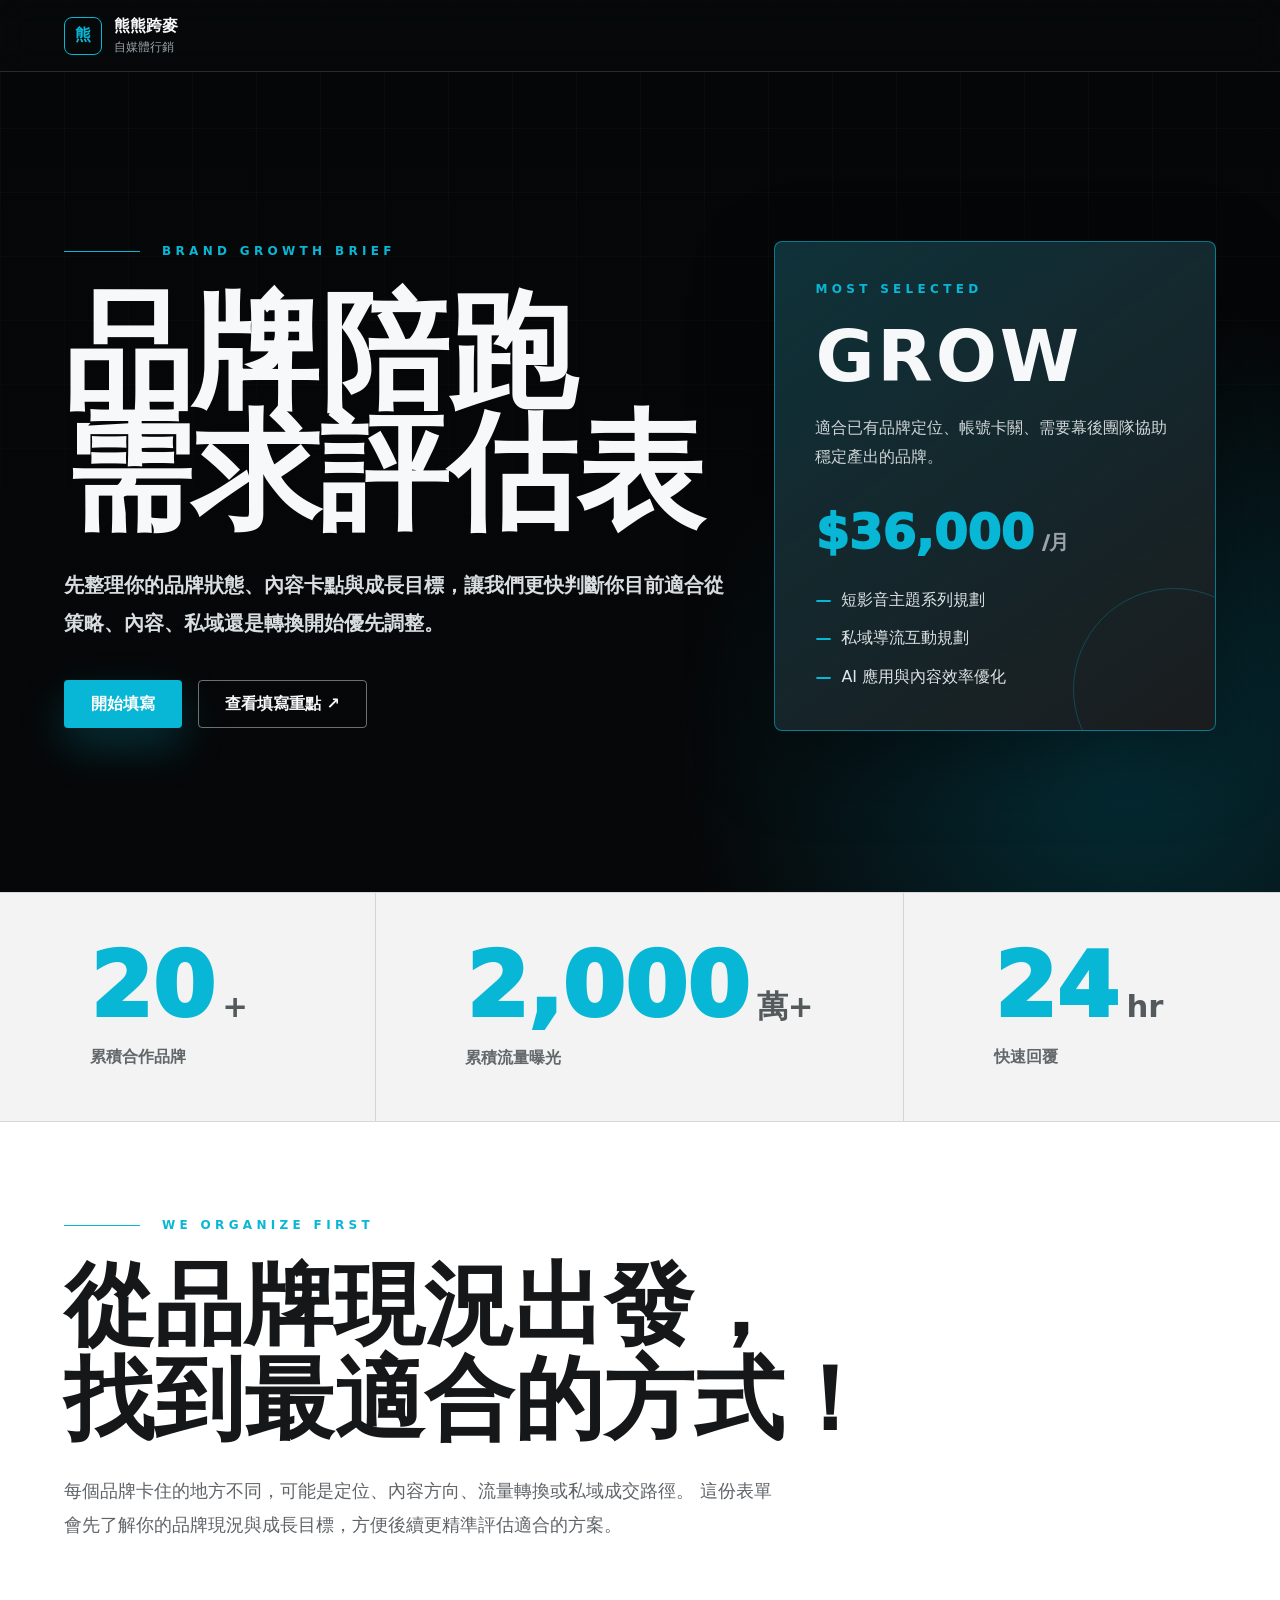
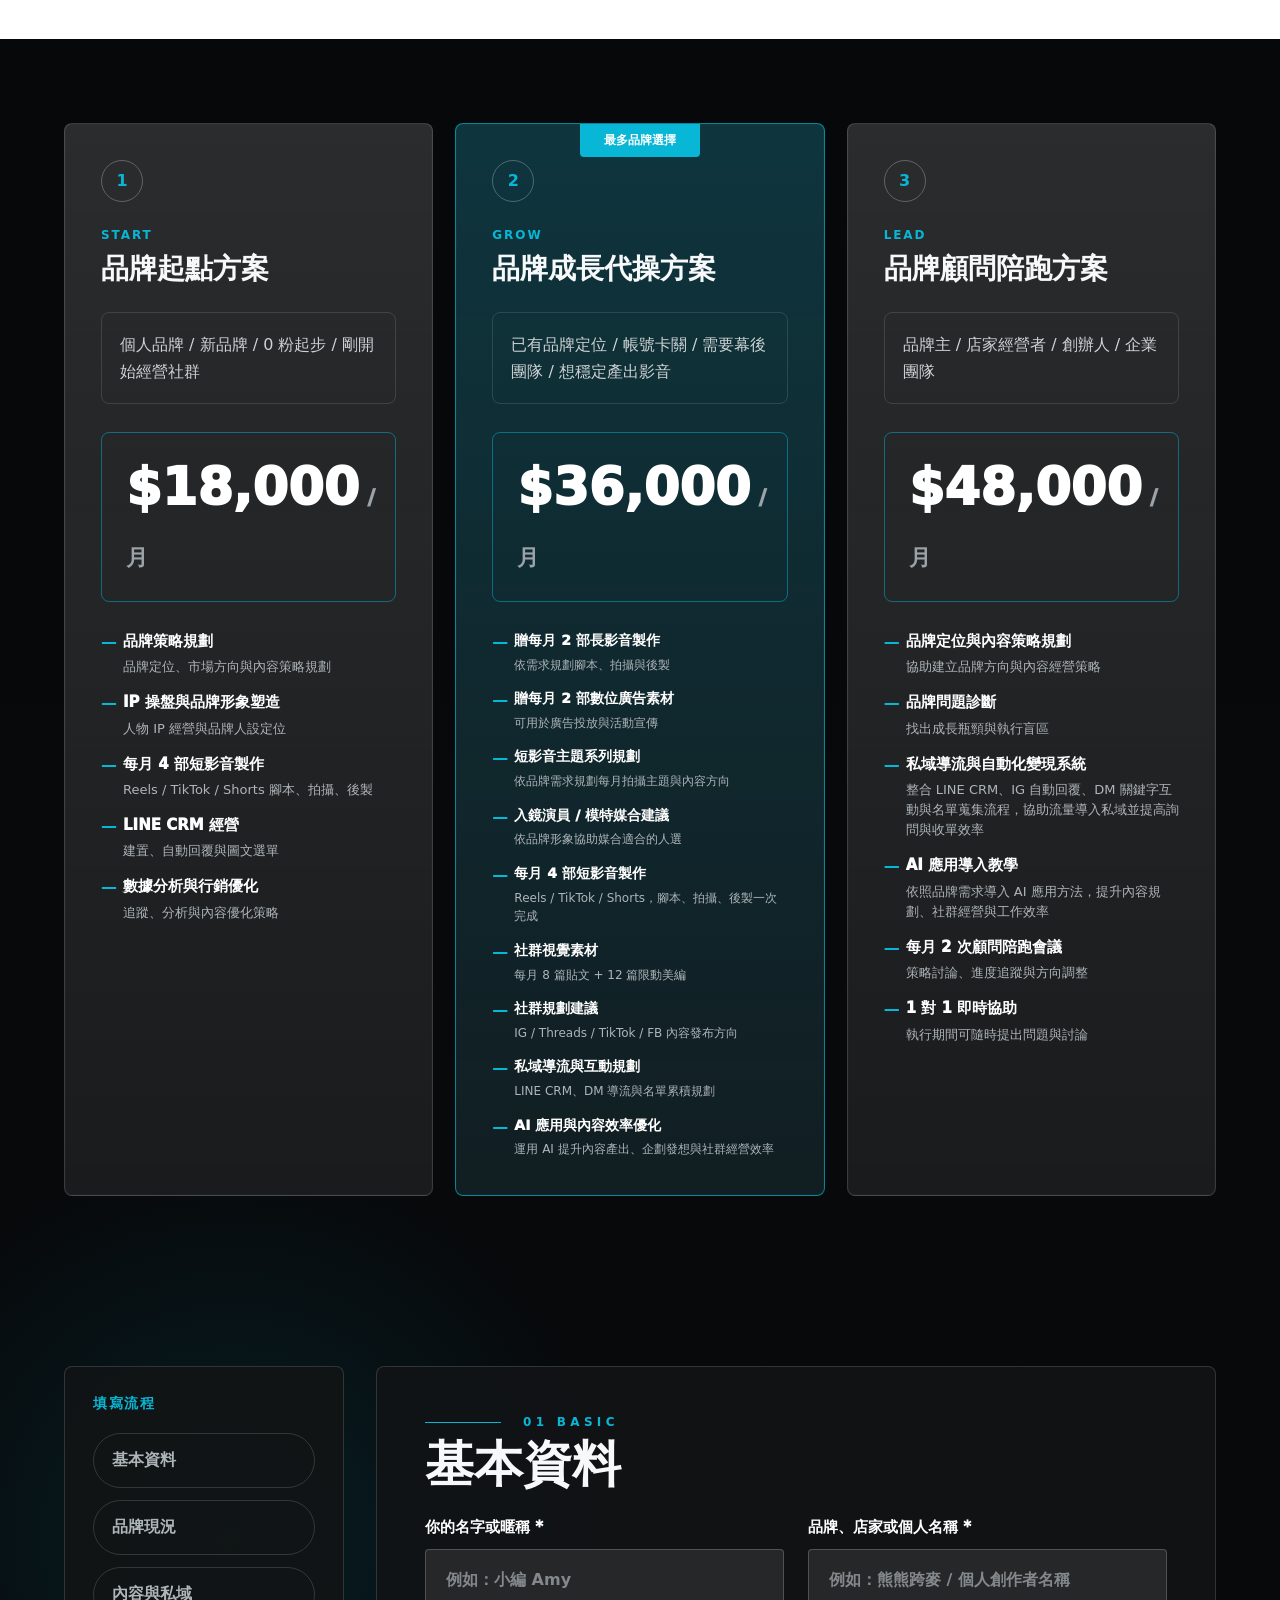
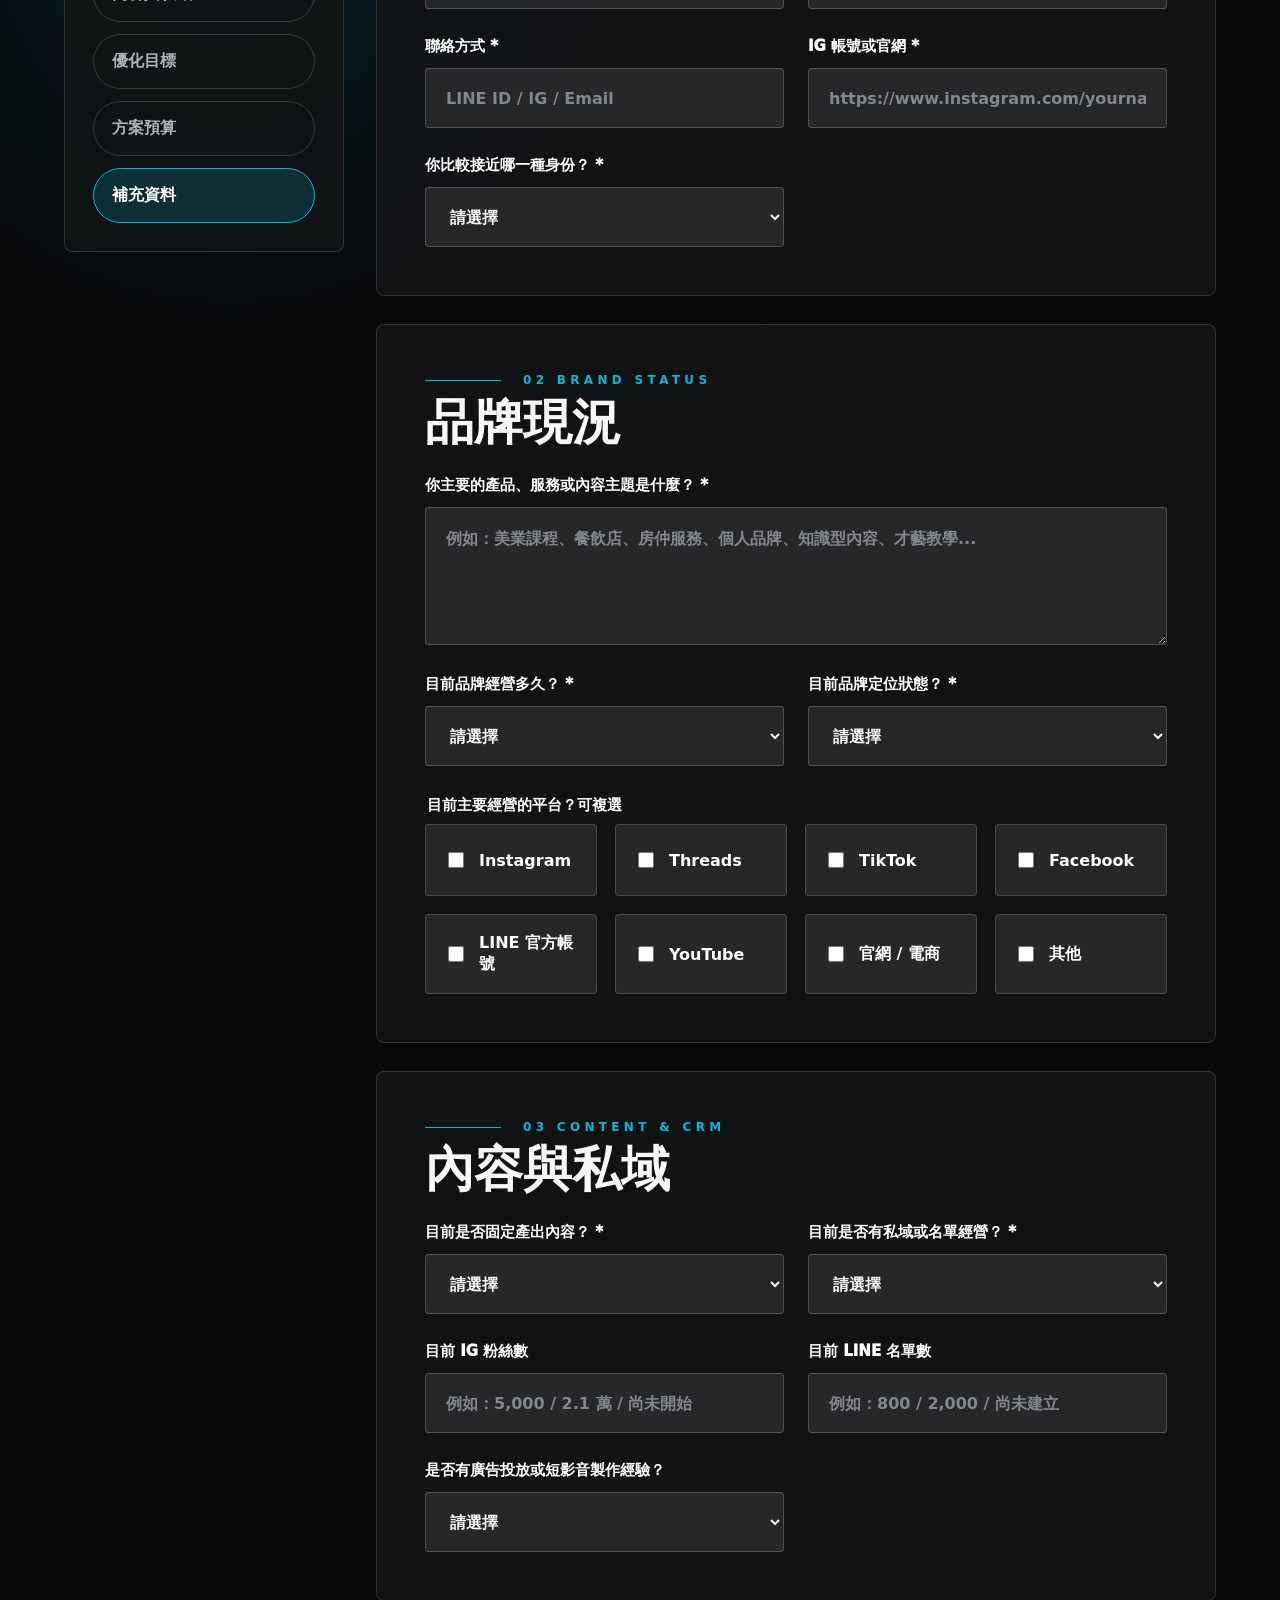
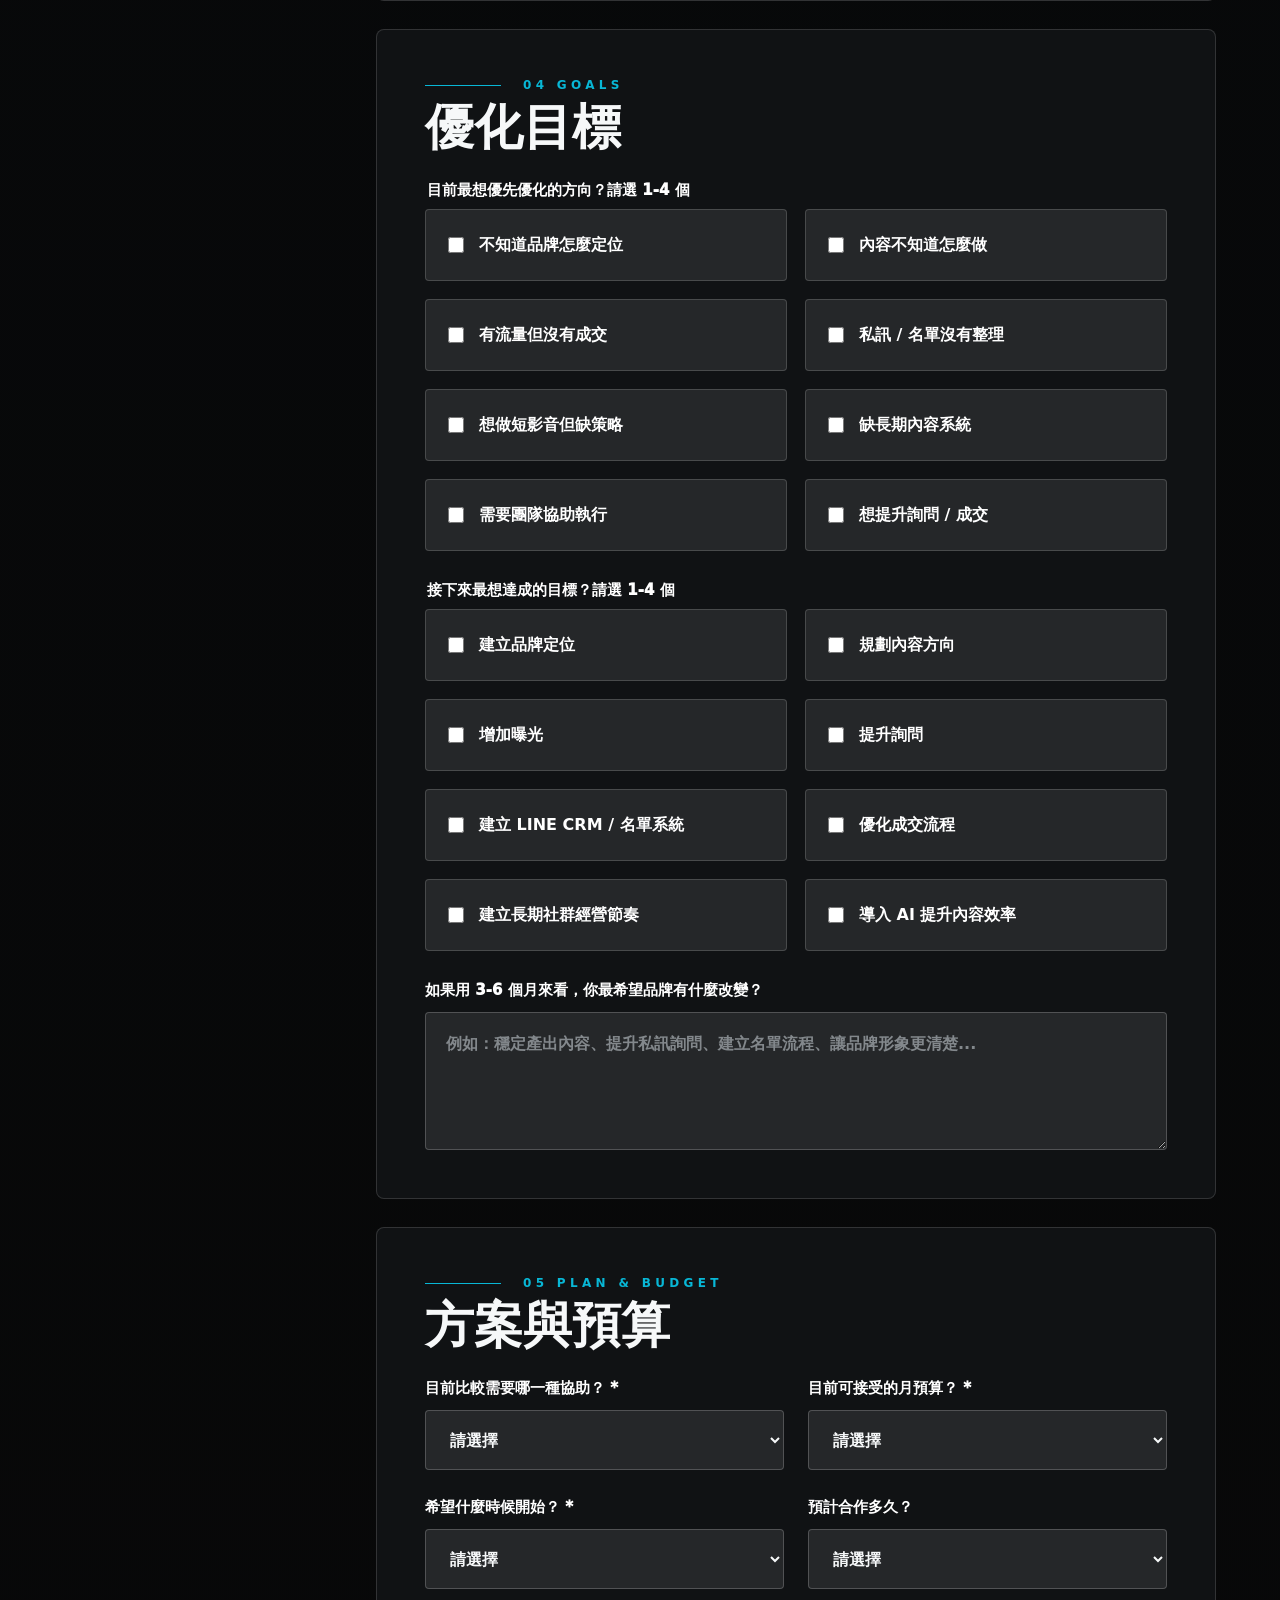
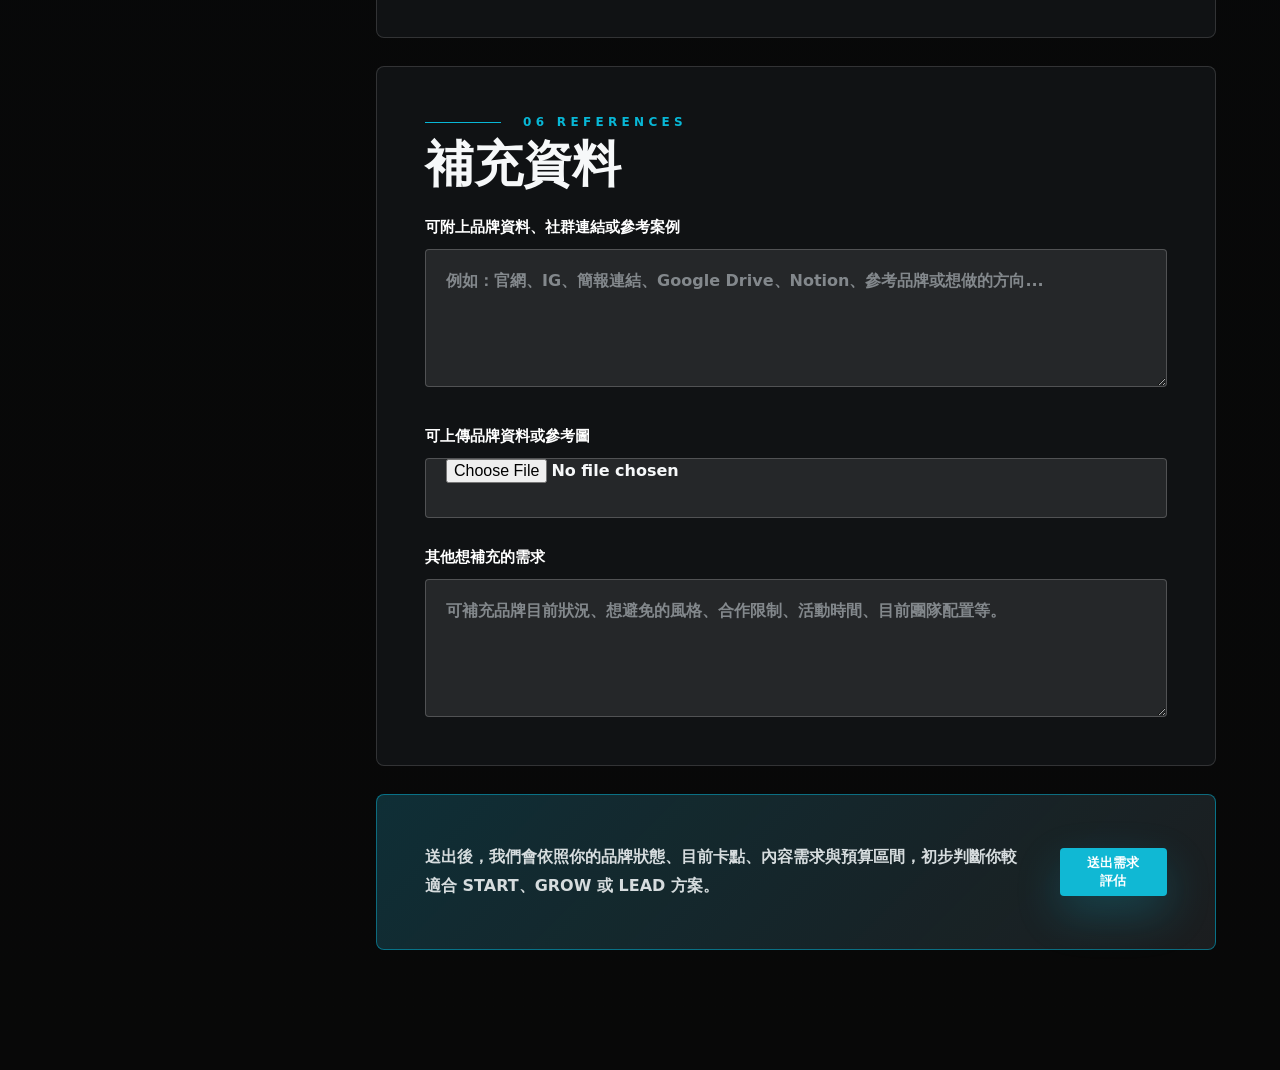
==== commit 15ced0af: "Update brand and reels form spacing" ====
--- a/brand/index.html
+++ b/brand/index.html
@@ -19,7 +19,6 @@
           <small>自媒體行銷</small>
         </span>
       </a>
-      <a class="line-link" href="#brief-form">填寫需求</a>
     </header>
 
     <main>
@@ -386,7 +385,7 @@
             <p>
               送出後，我們會依照你的品牌狀態、目前卡點、內容需求與預算區間，初步判斷你較適合 START、GROW 或 LEAD 方案。
             </p>
-            <button type="submit">送出品牌陪跑需求</button>
+            <button type="submit">送出需求評估</button>
           </div>
         </form>
       </section>
--- a/brand/styles.css
+++ b/brand/styles.css
@@ -860,3 +860,14 @@
     grid-template-columns: 1fr;
   }
 }
+
+/* Final CTA color alignment */
+.submit-card button {
+  background: #10b8d4 !important;
+  color: #ffffff !important;
+  box-shadow: 0 18px 45px rgba(16, 184, 212, 0.24) !important;
+}
+
+.submit-card button:hover {
+  background: #18c7e5 !important;
+}
